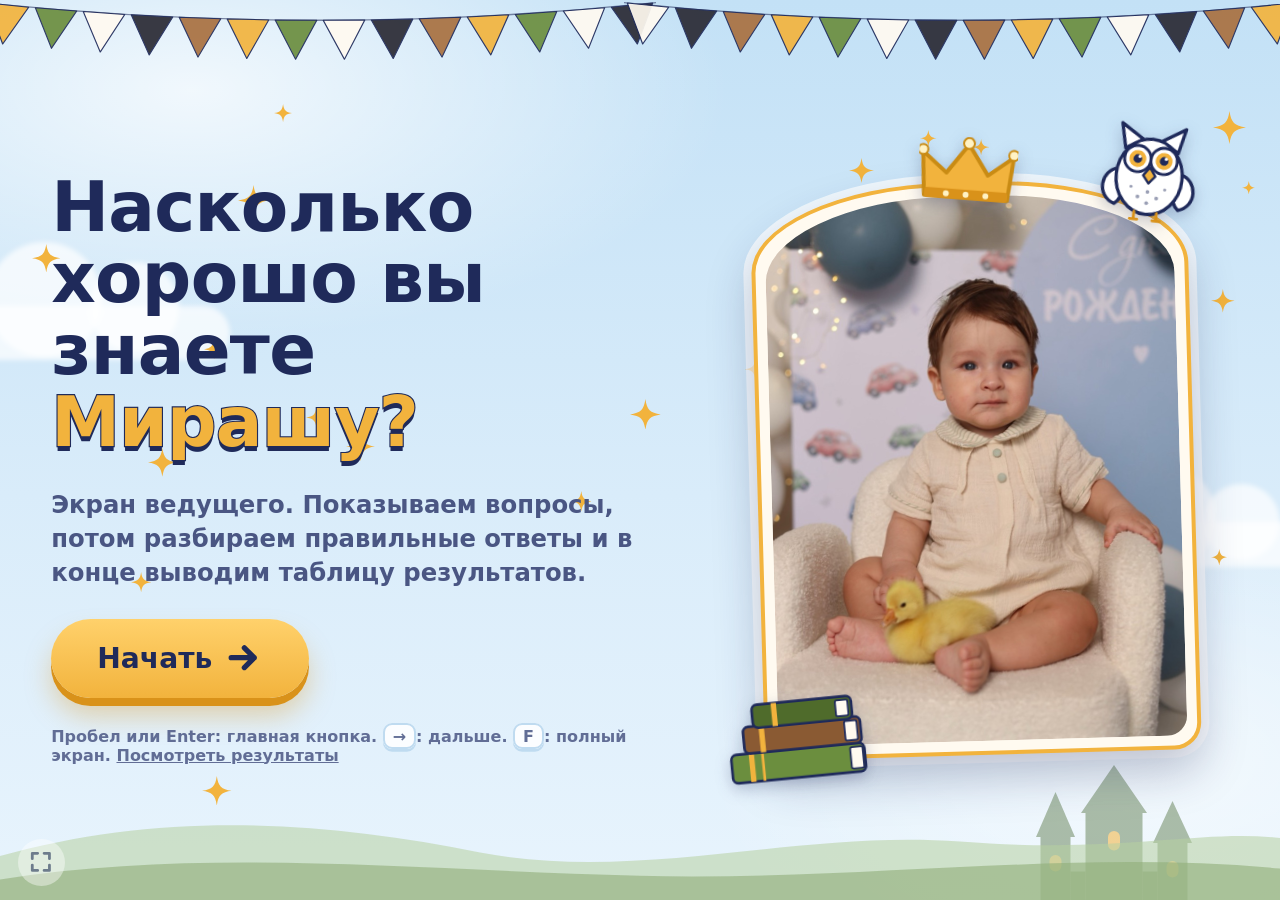
==== admin.html @ 745ec083 "Live quiz: players page and host page Co-Authored-By: Claude Sonnet 5.5 <noreply@anthropic.com>" ====
<!DOCTYPE html>
<html lang="ru">
<head>
<meta charset="utf-8">
<meta name="viewport" content="width=device-width, initial-scale=1">
<title>Ведущий: викторина про Мирашу</title>
<meta name="robots" content="noindex">
<link rel="stylesheet" href="style.css">
</head>
<body>

<!-- СТАРТ -->
<section class="screen active" id="aStart" aria-label="Начало">
  <div class="hero">
    <div class="copy">
      <h1>Насколько хорошо вы знаете <span class="gold">Мирашу?</span></h1>
      <p class="lead">Экран ведущего. Показываем вопросы, потом разбираем правильные ответы и в конце выводим таблицу результатов.</p>
      <button class="btn" id="btnBegin" type="button">Начать
        <svg viewBox="0 0 24 24" fill="none" stroke="currentColor" stroke-width="3.2" stroke-linecap="round" stroke-linejoin="round"><path d="M5 12h14M13 6l6 6-6 6"/></svg>
      </button>
      <p class="hint">Пробел или Enter: главная кнопка. <kbd>→</kbd>: дальше. <kbd>F</kbd>: полный экран. <button type="button" id="btnPeek" style="text-decoration:underline;font:inherit;color:inherit">Посмотреть результаты</button></p>
    </div>
    <div class="photo-wrap">
      <div class="frame arch"><div class="ph"><img src="assets/start.jpg" alt="Мираша сидит в кресле с утёнком"></div>
        <div class="sticker st-crown"><svg><use href="#crown"/></svg></div>
        <div class="sticker st-owl"><svg><use href="#owl"/></svg></div>
        <div class="sticker st-books"><svg><use href="#books"/></svg></div>
      </div>
    </div>
  </div>
</section>

<!-- ВОПРОС / РАЗБОР -->
<section class="screen" id="aStage" aria-live="polite">
  <div class="topbar">
    <div class="qnum" id="qnum">Вопрос 1 из 12</div>
    <div class="progress" role="progressbar" aria-valuemin="0" id="progress"><i id="progressFill"></i></div>
  </div>
  <div class="stage">
    <div class="photo-wrap" id="photoWrap"></div>
    <div class="panel">
      <div class="qcard"><h2 id="qtext"></h2></div>
      <div class="askbar" id="askbar"><button class="btn" id="btnMain" type="button">Варианты</button></div>
      <div class="timer" id="timer" hidden>
        <div class="t-track"><i id="tFill"></i></div><b id="tNum">30</b>
        <button class="btn ghost" id="btnSkip" type="button" style="font-size:min(1.3vw,2.4vh);padding:1.4vh 1.5vw">Дальше</button>
      </div>
      <div class="opts static" id="opts"></div>
      <div class="note-box" id="noteBox" hidden>
        <div class="owl"><svg viewBox="0 0 120 124"><use href="#owl"/></svg></div>
        <div><div class="n1" id="n1"></div><div class="n2" id="n2"></div></div>
      </div>
      <div class="askbar" id="afterBar" hidden><button class="btn" id="btnAfter" type="button">Дальше</button></div>
    </div>
  </div>
</section>

<!-- ПЕРЕХОД К ОТВЕТАМ -->
<section class="screen" id="aIntro" aria-label="Правильные ответы">
  <div class="center-card">
    <div class="owl-big"><svg viewBox="0 0 120 124"><use href="#owl"/></svg></div>
    <h1>А теперь, <span class="gold">правильные ответы</span></h1>
    <button class="btn" id="btnIntro" type="button">Показать
      <svg viewBox="0 0 24 24" fill="none" stroke="currentColor" stroke-width="3.2" stroke-linecap="round" stroke-linejoin="round"><path d="M5 12h14M13 6l6 6-6 6"/></svg>
    </button>
  </div>
</section>

<!-- РЕЗУЛЬТАТЫ -->
<section class="screen" id="aRes" aria-label="Результаты">
  <div class="res-wrap">
    <h1>Результаты:</h1>
    <div class="res-sub"><span id="resCount"></span><button class="btn ghost" id="btnRefresh" type="button" style="font-size:min(1.2vw,2.2vh);padding:1.1vh 1.4vw">Обновить</button><button class="btn ghost" id="btnHome" type="button" style="font-size:min(1.2vw,2.2vh);padding:1.1vh 1.4vw">В начало</button></div>
    <div class="res" id="resTables"></div>
  </div>
</section>

<script src="data.js"></script>
<script src="shell.js"></script>
<script>
(function () {
  var TOTAL = QUESTIONS.length, LIMIT = CONFIG.limitSeconds, KEY = "miranQuizLive:admin:v1", CACHE = "miranQuizLive:results:v1:" + CONFIG.topic;
  var LETTERS = ["А", "Б", "В", "Г", "Д", "Е"];
  var phase = "start", idx = 0, deadline = 0, timerId = 0, pollId = 0, revealed = false, opened = false;

  function save() { try { localStorage.setItem(KEY, JSON.stringify({ phase: phase, idx: idx })); } catch (e) {} }
  function showScreen(name) {
    ["aStart", "aStage", "aIntro", "aRes"].forEach(function (s) { $(s).classList.toggle("active", s === name); });
    document.querySelectorAll(".screen.active").forEach(function (el) { el.scrollTop = 0; });
  }
  function stickerFor(i) {
    var k = i % 3;
    var html = '<div class="sticker st-spark" style="left:-3vmin;top:12%"><svg><use href="#sparkle"/></svg></div>' +
               '<div class="sticker st-spark" style="right:-2.5vmin;bottom:18%;width:3.6vmin;height:3.6vmin"><svg><use href="#sparkle"/></svg></div>';
    if (k === 0) html += '<div class="sticker st-crown"><svg><use href="#crown"/></svg></div>';
    if (k === 1) html += '<div class="sticker st-owl"><svg><use href="#owl"/></svg></div>';
    if (k === 2) html += '<div class="sticker st-books"><svg><use href="#books"/></svg></div>';
    return html;
  }

  /* ---------- общий экран вопроса ---------- */
  function renderStage(mode) {
    clearInterval(timerId); revealed = false; opened = false;
    var q = QUESTIONS[idx];
    $("qnum").textContent = (mode === "ask" ? "Вопрос " : "Разбор: вопрос ") + (idx + 1) + " из " + TOTAL;
    $("progress").setAttribute("aria-valuemax", TOTAL);
    $("progressFill").style.width = ((idx + (mode === "ask" ? 0 : 1)) / TOTAL * 100) + "%";
    $("qtext").textContent = q.q;
    $("opts").innerHTML = ""; $("opts").classList.toggle("many", q.options.length > 4);
    $("timer").hidden = true; $("timer").classList.remove("low", "done");
    $("noteBox").hidden = true; $("afterBar").hidden = true;
    $("askbar").hidden = false;
    $("btnMain").textContent = mode === "ask" ? "Варианты" : "Правильный ответ";

    var wrap = $("photoWrap");
    wrap.innerHTML = '<div class="frame swap"><div class="ph"><img alt="Мираша"></div>' + stickerFor(idx) + "</div>";
    var frame = wrap.firstChild, img = frame.querySelector("img");
    var fit = function () { var land = img.naturalWidth > img.naturalHeight; frame.classList.toggle("land", land); frame.classList.toggle("arch", !land); };
    img.addEventListener("load", fit);
    img.src = q.photo;
    if (q.pos) img.style.objectPosition = q.pos;
    if (img.complete) fit();
    showScreen("aStage");
  }

  function buildOptions() {
    var q = QUESTIONS[idx], box = $("opts"); box.innerHTML = "";
    q.options.forEach(function (text, k) {
      var b = document.createElement("div"); b.className = "opt";
      var l = document.createElement("span"); l.className = "letter"; l.textContent = LETTERS[k];
      if (q.colors) l.style.background = q.colors[k];
      var t = document.createElement("span"); t.className = "label"; t.textContent = text;
      var tag = document.createElement("span"); tag.className = "tag";
      b.appendChild(l); b.appendChild(t); b.appendChild(tag);
      box.appendChild(b);
    });
  }

  /* ---------- вопросы: варианты и таймер ---------- */
  function ask(i) { phase = "ask"; idx = i; save(); renderStage("ask"); }

  function showOptions() {
    if (opened) return; opened = true;
    buildOptions();
    $("askbar").hidden = true; $("timer").hidden = false;
    deadline = Date.now() + LIMIT * 1000;
    tick(); clearInterval(timerId); timerId = setInterval(tick, 200);
  }
  function tick() {
    var left = deadline - Date.now();
    $("tNum").textContent = Math.max(0, Math.ceil(left / 1000));
    $("tFill").style.width = Math.max(0, left / (LIMIT * 1000) * 100) + "%";
    $("timer").classList.toggle("low", left <= 10000);
    if (left <= 0) { clearInterval(timerId); $("tNum").textContent = "Время вышло"; $("timer").classList.add("done"); var my = idx; setTimeout(function () { if (phase === "ask" && idx === my) nextAsk(); }, 900); }
  }
  function nextAsk() {
    if (phase !== "ask") return;
    clearInterval(timerId);
    if (idx >= TOTAL - 1) return intro();
    ask(idx + 1);
  }

  /* ---------- переход и разбор ---------- */
  function intro() { phase = "intro"; save(); showScreen("aIntro"); }
  function reveal(i) { phase = "reveal"; idx = i; save(); renderStage("reveal"); }

  function showCorrect() {
    if (revealed) return; revealed = true;
    var q = QUESTIONS[idx], all = q.correct === "all";
    buildOptions();
    document.querySelectorAll("#opts .opt").forEach(function (b, k) {
      var ok = all || k === q.correct, tag = b.querySelector(".tag");
      if (ok) { b.classList.add("correct", "show-tag"); tag.textContent = all ? "верно!" : "верный ответ"; b.querySelector(".letter").style.background = ""; b.querySelector(".letter").textContent = "✓"; }
      else b.classList.add("dim");
    });
    var extra = q.extraOpt ? q.extraOpt[q.correct === "all" ? 0 : q.correct] : (q.extra || "");
    $("n1").textContent = q.note; $("n2").textContent = extra;
    $("noteBox").hidden = false;
    $("askbar").hidden = true;
    $("btnAfter").textContent = idx >= TOTAL - 1 ? "К результатам" : "Дальше";
    $("afterBar").hidden = false;
    var r = $("opts").getBoundingClientRect();
    burst(r.left + r.width / 2, r.top + r.height / 3, 40);
  }
  function nextReveal() {
    if (phase !== "reveal") return;
    if (idx >= TOTAL - 1) return results();
    reveal(idx + 1);
  }

  /* ---------- результаты ---------- */
  function readCache() { try { return JSON.parse(localStorage.getItem(CACHE)) || {}; } catch (e) { return {}; } }
  function writeCache(o) { try { localStorage.setItem(CACHE, JSON.stringify(o)); } catch (e) {} }

  function fetchResults() {
    var url = CONFIG.server + "/" + encodeURIComponent(CONFIG.topic) + "/json?poll=1&since=all";
    return fetch(url, { cache: "no-store" }).then(function (r) { if (!r.ok) throw new Error("http " + r.status); return r.text(); }).then(function (text) {
      var map = readCache();
      text.split("\n").forEach(function (line) {
        line = line.trim(); if (!line) return;
        var ev; try { ev = JSON.parse(line); } catch (e) { return; }
        if (ev.event !== "message") return;
        var p; try { p = JSON.parse(ev.message); } catch (e) { return; }
        if (!p || p.v !== 1 || !p.id || typeof p.name !== "string" || typeof p.score !== "number") return;
        var prev = map[p.id];
        if (!prev || (p.ts || 0) >= (prev.ts || 0)) map[p.id] = { id: p.id, name: p.name.slice(0, 30), score: p.score, total: p.total, ts: p.ts || 0 };
      });
      writeCache(map);
      return true;
    }).catch(function () { return false; });
  }

  function renderResults(online) {
    var rows = Object.keys(readCache()).map(function (k) { return readCache()[k]; });
    rows.sort(function (a, b) { return b.score - a.score || a.ts - b.ts; });
    var rank = 0, last = null;
    rows.forEach(function (r, i) { if (r.score !== last) { rank = i + 1; last = r.score; } r.place = rank; });
    $("resCount").textContent = "Игроков: " + rows.length + (online === false ? " · нет связи, показываем сохранённое" : " · обновляется само");
    var box = $("resTables"); box.innerHTML = "";
    if (!rows.length) { box.innerHTML = '<div class="empty-res">Пока никто не закончил игру</div>'; return; }
    var PER = 10;
    for (var s = 0; s < rows.length; s += PER) {
      var t = document.createElement("table"); t.className = "rtable";
      var head = document.createElement("thead"); head.innerHTML = "<tr><th>Место</th><th>Имя</th><th>Баллы</th></tr>"; t.appendChild(head);
      var tb = document.createElement("tbody");
      rows.slice(s, s + PER).forEach(function (r) {
        var tr = document.createElement("tr"); if (r.place <= 3) tr.className = "p" + r.place;
        var a = document.createElement("td"); a.textContent = r.place;
        var b = document.createElement("td"); b.className = "nm"; b.textContent = r.name;
        var c = document.createElement("td"); c.textContent = r.score + " / " + (r.total || TOTAL);
        tr.appendChild(a); tr.appendChild(b); tr.appendChild(c); tb.appendChild(tr);
      });
      t.appendChild(tb); box.appendChild(t);
    }
  }

  var firstResults = true;
  function results() {
    phase = "results"; save(); showScreen("aRes"); renderResults();
    refresh();
    clearInterval(pollId); pollId = setInterval(refresh, 8000);
    if (firstResults) { firstResults = false; rain(100); }
  }
  function refresh() { fetchResults().then(function (ok) { if (phase === "results") renderResults(ok); }); }

  function home() { clearInterval(pollId); clearInterval(timerId); phase = "start"; idx = 0; save(); showScreen("aStart"); }

  /* ---------- кнопки и клавиши ---------- */
  $("btnBegin").addEventListener("click", function () { ask(0); });
  $("btnPeek").addEventListener("click", results);
  $("btnMain").addEventListener("click", function () { if (phase === "ask") showOptions(); else showCorrect(); });
  $("btnSkip").addEventListener("click", nextAsk);
  $("btnAfter").addEventListener("click", nextReveal);
  $("btnIntro").addEventListener("click", function () { reveal(0); });
  $("btnRefresh").addEventListener("click", refresh);
  $("btnHome").addEventListener("click", home);

  document.addEventListener("keydown", function (e) {
    if (e.metaKey || e.ctrlKey || e.altKey) return;
    var k = e.key;
    if (k === "f" || k === "F" || k === "а" || k === "А") { e.preventDefault(); return toggleFs(); }
    var go = k === "Enter" || k === " " || k === "ArrowRight";
    if (!go) return;
    e.preventDefault();
    if (phase === "start") ask(0);
    else if (phase === "ask") { if (!opened) showOptions(); else if (k === "ArrowRight") nextAsk(); }
    else if (phase === "intro") reveal(0);
    else if (phase === "reveal") { if (!revealed) showCorrect(); else nextReveal(); }
  });

  /* ---------- восстановление после перезагрузки ---------- */
  fetchResults();
  var saved = null; try { saved = JSON.parse(localStorage.getItem(KEY)); } catch (e) {}
  if (saved && saved.phase === "ask") ask(Math.min(saved.idx || 0, TOTAL - 1));
  else if (saved && saved.phase === "intro") intro();
  else if (saved && saved.phase === "reveal") reveal(Math.min(saved.idx || 0, TOTAL - 1));
  else if (saved && saved.phase === "results") results();
})();
</script>
</body>
</html>
---- style.css ----
:root{
  --sky:#cfe7f8; --sky-2:#e8f4fd; --ink:#1f2a5a; --ink-soft:#4a5683;
  --gold:#f2b33d; --gold-d:#d9921a; --gold-l:#ffe2a0;
  --olive:#6b8e3e; --olive-d:#4f6b2b; --olive-l:#e3f0cf;
  --cream:#fffaf0; --brown:#8a5a33; --coral:#e2634c; --coral-l:#fde4dd;
  --font:"Arial Rounded MT Bold","Nunito","Varela Round","Trebuchet MS","Segoe UI",system-ui,sans-serif;
  --hand:"Marker Felt","Segoe Print","Bradley Hand","Comic Sans MS",cursive;
}
*{box-sizing:border-box;margin:0;padding:0}
html,body{height:100%}
body{
  font-family:var(--font); color:var(--ink); overflow:hidden; user-select:none; -webkit-user-select:none;
  background:
    radial-gradient(60vw 40vh at 15% 10%, rgba(255,255,255,.75), transparent 70%),
    radial-gradient(50vw 40vh at 90% 85%, rgba(255,255,255,.55), transparent 70%),
    linear-gradient(180deg,#c3e1f6 0%, #d9ecfa 55%, #e8f4fd 100%);
}
button{font-family:inherit;color:inherit;cursor:pointer;border:0;background:none}
svg{display:block}

/* ---------- фон ---------- */
.bg{position:fixed;inset:0;pointer-events:none;z-index:0;overflow:hidden}
.bg .cloud{position:absolute;background:rgba(255,255,255,.7);border-radius:99px;filter:blur(.3vmin)}
.bg .cloud::before,.bg .cloud::after{content:"";position:absolute;background:inherit;border-radius:50%}
.bg .c1{width:22vw;height:6vh;left:-4vw;top:34vh;animation:drift 38s ease-in-out infinite alternate}
.bg .c1::before{width:9vw;height:9vw;left:3vw;top:-5vw}
.bg .c1::after{width:7vw;height:7vw;left:11vw;top:-3.4vw}
.bg .c2{width:18vw;height:5vh;right:-3vw;top:58vh;animation:drift 46s ease-in-out infinite alternate-reverse}
.bg .c2::before{width:8vw;height:8vw;left:2vw;top:-4.4vw}
.bg .c2::after{width:6vw;height:6vw;left:9vw;top:-3vw}
@keyframes drift{from{transform:translateX(0)}to{transform:translateX(5vw)}}
.bg .castle{position:absolute;right:-2vw;bottom:-1vh;width:30vw;opacity:.55}
.bg .hills{position:absolute;left:0;right:0;bottom:-1px;height:12vh;width:100%}
.bg .spark{position:absolute;color:var(--gold);animation:twinkle 3.4s ease-in-out infinite}
@keyframes twinkle{0%,100%{opacity:.25;transform:scale(.7) rotate(0)}50%{opacity:1;transform:scale(1.1) rotate(20deg)}}
#bunting{position:fixed;left:0;top:0;width:100%;height:9vh;z-index:1;pointer-events:none}

/* ---------- экраны ---------- */
.screen{position:fixed;inset:0;z-index:2;display:none;padding:8vh 4vw 4vh;overflow-y:auto;overflow-x:hidden}
.screen.active{display:flex;flex-direction:column;animation:screenIn .6s cubic-bezier(.2,.8,.2,1)}
@keyframes screenIn{from{opacity:0;transform:translateY(2vh)}to{opacity:1;transform:none}}

/* ---------- фото-рамка ---------- */
.photo-wrap{position:relative;display:flex;justify-content:center;align-items:center;min-height:0}
.frame{
  position:relative;padding:1.1vmin;background:var(--cream);
  border:.5vmin solid var(--gold);border-radius:3vmin;
  box-shadow:0 2.4vh 5vh rgba(31,42,90,.28), 0 0 0 .9vmin rgba(255,255,255,.7);
  transform:rotate(-1.6deg);
}
.frame.arch{border-radius:45% 45% 3vmin 3vmin / 15% 15% 3vmin 3vmin}
.frame .ph{overflow:hidden;border-radius:inherit;border-radius:2.2vmin}
.frame.arch .ph{border-radius:45% 45% 2.2vmin 2.2vmin / 15% 15% 2.2vmin 2.2vmin}
.frame img{display:block;width:auto;height:auto;max-width:32vw;max-height:66vh}
.frame.land img{max-width:34vw;max-height:56vh}
.frame.swap{animation:photoIn .7s cubic-bezier(.2,.9,.3,1.2)}
@keyframes photoIn{from{opacity:0;transform:rotate(-6deg) scale(.88)}to{opacity:1;transform:rotate(-1.6deg) scale(1)}}
.sticker{position:absolute;pointer-events:none;filter:drop-shadow(0 .6vh .8vh rgba(31,42,90,.25))}
.sticker svg{width:100%;height:100%}
.st-crown{width:11vmin;height:8vmin;top:-5.5vmin;left:50%;margin-left:-5.5vmin;transform:rotate(6deg)}
.st-owl{width:13vmin;height:13vmin;top:-8vmin;right:-3vmin;transform:rotate(8deg);animation:bob 3.2s ease-in-out infinite}
.st-books{width:17vmin;height:9.5vmin;bottom:-3vmin;left:-5vmin;transform:rotate(-4deg)}
.st-spark{width:5vmin;height:5vmin;color:var(--gold)}
@keyframes bob{0%,100%{transform:translateY(0) rotate(8deg)}50%{transform:translateY(-1.2vmin) rotate(4deg)}}

/* ---------- кнопки ---------- */
.btn{
  display:inline-flex;align-items:center;gap:1.2vmin;
  padding:2.2vh 3.6vw;border-radius:99px;font-size:min(2.2vw,3.8vh);font-weight:800;color:var(--ink);
  background:linear-gradient(180deg,#ffd16b,var(--gold));
  box-shadow:0 .9vh 0 var(--gold-d), 0 2vh 3vh rgba(217,146,26,.35);
  transition:transform .15s, box-shadow .15s;
}
.btn:hover{transform:translateY(-.5vh)}
.btn:active{transform:translateY(.7vh);box-shadow:0 .2vh 0 var(--gold-d)}
.btn:focus-visible,.opt:focus-visible,.fs:focus-visible{outline:.6vmin solid var(--ink);outline-offset:.5vmin}
.btn svg{width:1.4em;height:1.4em}

/* ---------- старт и финал ---------- */
.hero{display:grid;grid-template-columns:minmax(0,1.25fr) minmax(0,1fr);gap:3vw;align-items:center;width:100%;max-width:1500px;margin:auto}
.hero .copy{display:flex;flex-direction:column;align-items:flex-start;gap:3.2vh}
.hero h1{font-size:min(5.4vw,9.2vh);line-height:1.04;font-weight:900;letter-spacing:-.01em}
.gold{color:var(--gold);text-shadow:0 .55vmin 0 var(--ink),0 -.0vmin 0 var(--ink);-webkit-text-stroke:.25vmin var(--ink);paint-order:stroke fill}
.hero .lead{font-size:min(1.9vw,3.2vh);line-height:1.4;color:var(--ink-soft);max-width:34em;font-weight:700}
.hint{font-size:min(1.25vw,2.1vh);color:var(--ink-soft);font-weight:700;opacity:.85}
.hint kbd{font-family:inherit;background:#fff;border:.25vmin solid #b9d7ee;border-radius:1vmin;padding:.1em .5em;box-shadow:0 .3vmin 0 #b9d7ee}
.hero .photo-wrap .frame{margin:1vh 0}
.pol{position:absolute;padding:.8vmin .8vmin 2.4vmin;background:#fff;box-shadow:0 1.4vh 3vh rgba(31,42,90,.28);border-radius:.8vmin}
.pol img{display:block;width:15vmin;height:15vmin;object-fit:cover;border-radius:.4vmin}
.pol.a{left:-9vmin;bottom:5vh;transform:rotate(-9deg)}
.pol.b{right:-7vmin;bottom:-1vh;transform:rotate(7deg)}
.pol.b img{height:18vmin}
.pol.a img{height:19vmin}

#final .score-badge{
  display:flex;align-items:center;gap:2.4vw;
}
.badge{
  width:min(17vw,28vh);height:min(17vw,28vh);border-radius:50%;flex:none;
  background:radial-gradient(circle at 35% 30%,#fff2c4,var(--gold) 60%,var(--gold-d));
  border:.8vmin solid #fff;box-shadow:0 0 0 .6vmin var(--gold),0 2vh 4vh rgba(217,146,26,.4);
  display:flex;flex-direction:column;align-items:center;justify-content:center;transform:rotate(-5deg);
  animation:pop .8s cubic-bezier(.2,1.4,.4,1) .3s both;
}
.badge b{font-size:min(7vw,12vh);line-height:1;font-weight:900;color:var(--ink)}
.badge span{font-size:min(1.9vw,3.2vh);font-weight:800;color:var(--ink)}
@keyframes pop{from{transform:scale(0) rotate(-30deg)}to{transform:scale(1) rotate(-5deg)}}
.score-text{display:flex;flex-direction:column;gap:1.2vh}
.score-text .big{font-size:min(2.6vw,4.6vh);font-weight:900;line-height:1.15}
.score-text .msg{font-size:min(1.8vw,3.1vh);font-weight:700;color:var(--ink-soft);line-height:1.35}
.wish{font-family:var(--hand);font-size:min(3.4vw,6vh);color:var(--olive-d);line-height:1.1;transform:rotate(-1.5deg)}

/* ---------- викторина ---------- */
#quiz{padding-top:7vh}
.topbar{display:flex;align-items:center;gap:2vw;max-width:1500px;width:100%;margin:0 auto 2vh}
.qnum{
  flex:none;padding:1vh 2vw;background:#fff;border-radius:99px;font-weight:900;font-size:min(1.8vw,3vh);
  box-shadow:0 .6vh 0 #b9d7ee;
}
.progress{flex:1;height:2.2vh;border-radius:99px;background:rgba(255,255,255,.85);box-shadow:inset 0 .3vh .6vh rgba(31,42,90,.15);position:relative}
.progress i{position:absolute;left:0;top:0;bottom:0;border-radius:99px;background:linear-gradient(90deg,var(--olive),#8fb85a 45%,var(--gold));transition:width .7s cubic-bezier(.3,1,.4,1)}
.progress i::after{content:"";position:absolute;right:-1.6vh;top:50%;width:3.4vh;height:3.4vh;margin-top:-1.7vh;
  background:var(--gold);-webkit-mask:url("data:image/svg+xml,%3Csvg xmlns='http://www.w3.org/2000/svg' viewBox='-10 -10 20 20'%3E%3Cpath d='M0 -10C1 -3 3 -1 10 0C3 1 1 3 0 10C-1 3 -3 1 -10 0C-3 -1 -1 -3 0 -10Z'/%3E%3C/svg%3E") center/contain no-repeat;
  mask:url("data:image/svg+xml,%3Csvg xmlns='http://www.w3.org/2000/svg' viewBox='-10 -10 20 20'%3E%3Cpath d='M0 -10C1 -3 3 -1 10 0C3 1 1 3 0 10C-1 3 -3 1 -10 0C-3 -1 -1 -3 0 -10Z'/%3E%3C/svg%3E") center/contain no-repeat}
.stage{
  display:grid;grid-template-columns:minmax(0,1fr) minmax(0,1.3fr);gap:3.4vw;align-items:center;
  width:100%;max-width:1500px;margin:0 auto;flex:1;min-height:0;
}
.panel{display:flex;flex-direction:column;gap:2.2vh;min-width:0}
.qcard{
  position:relative;background:#fff;border-radius:4vmin;padding:3.2vh 2.6vw;
  box-shadow:0 0 0 .9vmin rgba(255,255,255,.55),0 2vh 5vh rgba(31,42,90,.14);
}
.qcard::after{content:"";position:absolute;inset:.9vmin;border:.3vmin dashed #b9d7ee;border-radius:3.2vmin;pointer-events:none}
.qcard h2{font-size:min(2.9vw,5vh);line-height:1.18;font-weight:900;position:relative}
.opts{display:grid;grid-template-columns:1fr 1fr;gap:1.8vh 1.6vw}
.opt{
  position:relative;display:flex;align-items:center;gap:1.2vw;text-align:left;
  min-height:11vh;padding:1.4vh 1.4vw;border-radius:99px 99px 99px 99px;border-radius:5.5vh;
  background:#fff;border:.45vmin solid #cfe3f3;font-size:min(2.1vw,3.7vh);font-weight:800;line-height:1.15;
  box-shadow:0 .8vh 0 #b9d7ee;transition:transform .15s,box-shadow .15s,background .25s,border-color .25s,opacity .3s;
}
.opts.many{gap:1.1vh 1.6vw}
.opts.many .opt{min-height:7.6vh;padding:.8vh 1.2vw;font-size:min(1.9vw,3.3vh)}
.opts.many .letter{width:5.2vh;height:5.2vh}
.opt:hover:not(:disabled){transform:translateY(-.5vh);border-color:var(--gold)}
.opt:active:not(:disabled){transform:translateY(.6vh);box-shadow:0 .2vh 0 #b9d7ee}
.opt:disabled{cursor:default}
.letter{
  flex:none;width:6.4vh;height:6.4vh;border-radius:50%;display:flex;align-items:center;justify-content:center;
  font-size:min(1.9vw,3.2vh);font-weight:900;color:#fff;background:var(--gold);
  box-shadow:inset 0 -.5vh 0 rgba(0,0,0,.14);transition:background .25s;
}
.opt:nth-child(2) .letter{background:var(--olive)}
.opt:nth-child(3) .letter{background:var(--brown)}
.opt:nth-child(4) .letter{background:var(--ink)}
.opt .tag{
  position:absolute;right:2vw;top:0;transform:translateY(-55%);font-size:min(1.05vw,1.9vh);font-weight:800;
  padding:.5vh 1vw;border-radius:99px;background:#fff;box-shadow:0 .3vh .8vh rgba(31,42,90,.2);opacity:0;transition:opacity .3s .15s;white-space:nowrap;
}
.opt.show-tag .tag{opacity:1}
.opt.chosen{border-color:var(--ink)}
.opt.correct{background:var(--olive-l);border-color:var(--olive);box-shadow:0 .8vh 0 var(--olive-d)}
.opt.correct .letter{background:var(--olive)}
.opt.correct .tag{color:var(--olive-d)}
.opt.wrong{background:var(--coral-l);border-color:var(--coral);box-shadow:0 .8vh 0 #b9452f;animation:shake .5s}
.opt.wrong .letter{background:var(--coral)}
.opt.also{background:#fff4d6;border-color:var(--gold);box-shadow:0 .8vh 0 var(--gold-d)}
.opt.also .tag{color:var(--gold-d)}
.opt.reveal{animation:revealPulse .9s ease .25s 2}
.opt.dim{opacity:.5}
@keyframes shake{0%,100%{transform:translateX(0)}20%{transform:translateX(-1vw)}40%{transform:translateX(.9vw)}60%{transform:translateX(-.6vw)}80%{transform:translateX(.4vw)}}
@keyframes revealPulse{0%,100%{transform:scale(1)}50%{transform:scale(1.035)}}

.feedback{
  display:flex;align-items:center;gap:1.2vw;min-height:15vh;padding:1.6vh 1.4vw;border-radius:4vmin;
  background:rgba(255,255,255,.78);border:.35vmin dashed #b9d7ee;
  opacity:0;transform:translateY(1.5vh);pointer-events:none;transition:opacity .35s,transform .35s;
}
.feedback.on{opacity:1;transform:none;pointer-events:auto}
.feedback .owl{flex:none;width:9vh;height:9vh}
.feedback .owl svg{width:100%;height:100%}
.feedback.good .owl{animation:hop .7s ease}
.feedback.bad .owl{transform:rotate(-8deg)}
@keyframes hop{0%,100%{transform:translateY(0)}40%{transform:translateY(-2vh) rotate(6deg)}}
.fb-text{flex:1;min-width:0}
.fb-head{font-size:min(2.2vw,4vh);font-weight:900;line-height:1.1}
.feedback.good .fb-head{color:var(--olive-d)}
.feedback.bad .fb-head{color:var(--coral)}
.fb-react{font-size:min(1.6vw,2.8vh);font-weight:800;margin-top:.6vh}
.fb-extra{font-size:min(1.45vw,2.5vh);font-weight:800;color:var(--ink);margin-top:.6vh;line-height:1.25}
.fb-extra:empty{display:none}
.fb-note{font-size:min(1.4vw,2.4vh);font-weight:700;color:var(--ink-soft);margin-top:.5vh;line-height:1.3}
.feedback .btn{flex:none;padding:1.5vh 1.5vw;font-size:min(1.3vw,2.4vh);box-shadow:0 .7vh 0 var(--gold-d)}

.fs{position:fixed;left:1.4vw;bottom:1.6vh;z-index:30;width:5.2vh;height:5.2vh;border-radius:50%;background:rgba(255,255,255,.75);color:var(--ink);display:flex;align-items:center;justify-content:center;opacity:.55;transition:opacity .2s}
.fs:hover{opacity:1}
.fs svg{width:55%;height:55%}
#fx{position:fixed;inset:0;z-index:40;pointer-events:none}

/* ---------- узкие экраны ---------- */
@media (max-aspect-ratio:1/1),(max-width:820px){
  .screen{padding:8vh 5vw 4vh}
  .hero,.stage{grid-template-columns:1fr;gap:3vh}
  .hero .photo-wrap{order:-1}
  .frame img{max-width:60vw;max-height:30vh}
  .frame.land img{max-width:70vw;max-height:28vh}
  .hero h1{font-size:min(9vw,6vh)}
  .hero .lead{font-size:min(4vw,2.6vh)}
  .btn{font-size:min(5vw,3vh);padding:1.8vh 7vw}
  .hint{display:none}
  .pol{display:none}
  .qnum{font-size:min(4vw,2.4vh);padding:.8vh 4vw}
  .qcard h2{font-size:min(6vw,3.4vh)}
  .opts{grid-template-columns:1fr}
  .opt{min-height:8vh;font-size:min(4.6vw,2.8vh);gap:3vw;padding:1vh 3vw}
  .letter{width:5vh;height:5vh;font-size:min(4vw,2.4vh)}
  .opt .tag{font-size:min(2.6vw,1.6vh);right:3vw;padding:.3vh 2vw}
  .fb-extra{font-size:min(3.8vw,2.2vh)}
  .fb-head{font-size:min(5.6vw,3.2vh)}.fb-react{font-size:min(3.8vw,2.3vh)}.fb-note{font-size:min(3.4vw,2vh)}
  .feedback{flex-wrap:wrap;gap:2vw}
  .feedback .owl{width:8vh;height:8vh}
  .feedback .btn{width:100%;justify-content:center;font-size:min(4.6vw,2.8vh)}
  #final .score-badge{flex-direction:column;align-items:flex-start}
  .badge{width:28vw;height:28vw}.badge b{font-size:12vw}.badge span{font-size:4vw}
  .score-text .big{font-size:min(6vw,3.4vh)}.score-text .msg{font-size:min(4vw,2.4vh)}
  .wish{font-size:min(7vw,4vh)}
}
@media (prefers-reduced-motion:reduce){*{animation-duration:.01s!important;animation-iteration-count:1!important;transition-duration:.01s!important}}

/* ====================== второй вариант: добавки ====================== */
[hidden]{display:none!important}
.field{width:100%;max-width:24em;padding:2vh 2.4vw;border-radius:99px;border:.45vmin solid #cfe3f3;background:#fff;font:inherit;font-weight:800;
  font-size:min(2.2vw,3.8vh);color:var(--ink);box-shadow:0 .8vh 0 #b9d7ee;outline:none;user-select:text;-webkit-user-select:text}
.field::placeholder{color:#9aa8cc}
.field:focus{border-color:var(--gold)}
.btn:disabled{opacity:.5;cursor:default;transform:none}
.btn.ghost{background:#fff;box-shadow:0 .7vh 0 #b9d7ee}
.askbar{display:flex;align-items:center;gap:1.6vw;flex-wrap:wrap}
.askbar .hint{max-width:20em}
.timer{display:flex;align-items:center;gap:1.4vw}
.t-track{flex:1;height:2.6vh;border-radius:99px;background:rgba(255,255,255,.9);box-shadow:inset 0 .3vh .6vh rgba(31,42,90,.15);overflow:hidden}
.t-track i{display:block;height:100%;width:100%;border-radius:99px;background:linear-gradient(90deg,var(--olive),var(--gold));transition:width .25s linear}
.timer.low .t-track i{background:linear-gradient(90deg,var(--coral),#f08a5d)}
.timer b{min-width:2.6em;text-align:center;font-size:min(3vw,5.4vh);font-weight:900;background:#fff;border-radius:99px;padding:.3vh 1.2vw;box-shadow:0 .6vh 0 #b9d7ee}
.timer.low b{color:var(--coral)}
.timer.done b{font-size:min(2vw,3.6vh)}
.opts.static .opt{pointer-events:none}
.opts .opt.chosen{background:#eaf1ff;border-color:var(--ink)}
.status{font-size:min(1.5vw,2.6vh);font-weight:800;color:var(--ink-soft)}
.status.ok{color:var(--olive-d)}
.status.err{color:var(--coral)}
.note-box{display:flex;align-items:center;gap:1.4vw;padding:1.6vh 1.4vw;border-radius:4vmin;background:rgba(255,255,255,.8);border:.35vmin dashed #b9d7ee;animation:screenIn .5s}
.note-box .owl{flex:none;width:9vh;height:9vh}.note-box .owl svg{width:100%;height:100%}
.note-box .n1{font-size:min(1.6vw,2.8vh);font-weight:800;line-height:1.25}
.note-box .n2{font-size:min(1.45vw,2.5vh);font-weight:800;color:var(--ink-soft);margin-top:.5vh;line-height:1.25}
.center-card{margin:auto;display:flex;flex-direction:column;align-items:center;gap:4vh;text-align:center;max-width:1100px}
.center-card h1{font-size:min(6.4vw,11vh);line-height:1.05;font-weight:900}
.center-card .owl-big{width:min(18vw,26vh);height:min(18vw,26vh);animation:bob 3.2s ease-in-out infinite}
.center-card .owl-big svg{width:100%;height:100%}
.res-wrap{margin:auto;width:100%;max-width:1500px;display:flex;flex-direction:column;align-items:center;gap:2vh}
.res-wrap h1{font-size:min(5.4vw,9vh);font-weight:900;line-height:1}
.res-sub{display:flex;align-items:center;gap:1.6vw;font-size:min(1.4vw,2.4vh);font-weight:800;color:var(--ink-soft)}
.res{display:flex;flex-wrap:wrap;gap:2vw;justify-content:center;align-items:flex-start;width:100%}
.rtable{border-collapse:separate;border-spacing:0 .8vh;flex:1 1 26vw;min-width:min(100%,22em);max-width:44vw}
.rtable th{font-size:min(1.2vw,2.1vh);font-weight:800;color:var(--ink-soft);padding:0 1.4vw;text-align:left}
.rtable th:last-child{text-align:right}
.rtable td{background:#fff;padding:1.1vh 1.4vw;font-weight:800;font-size:min(1.9vw,3.3vh)}
.rtable td:first-child{border-radius:99px 0 0 99px;width:3.6em;text-align:center;color:var(--ink-soft)}
.rtable td:last-child{border-radius:0 99px 99px 0;text-align:right;font-weight:900;width:5em}
.rtable td.nm{word-break:break-word}
.rtable tr.p1 td{background:#fff0bd;color:var(--ink)}
.rtable tr.p2 td{background:#eef2f8}
.rtable tr.p3 td{background:#f6e4d2}
.rtable tr.p1 td:first-child,.rtable tr.p2 td:first-child,.rtable tr.p3 td:first-child{color:var(--ink);font-weight:900}
.empty-res{font-size:min(2vw,3.6vh);font-weight:800;color:var(--ink-soft);padding:6vh 0}
@media (max-aspect-ratio:1/1),(max-width:820px){
  .field{font-size:min(5.4vw,3.2vh);padding:1.8vh 6vw}
  .fs{display:none}
  .timer b{font-size:min(7vw,4vh);padding:.3vh 3vw}
  .t-track{height:2vh}
  .askbar .hint{display:block;font-size:min(3.4vw,2vh)}
  .opts.many .opt{min-height:7vh;padding:.8vh 3vw;font-size:min(4.6vw,2.8vh)}
  .opts.many .letter{width:5vh;height:5vh}
  #quiz.opened .frame img{max-height:16vh;max-width:40vw}
  #quiz.opened .frame.land img{max-height:14vh;max-width:50vw}
  .status{font-size:min(4vw,2.3vh)}
  .rtable td{font-size:min(4.4vw,2.6vh)}
  .res-sub{font-size:min(3.4vw,2vh)}
}
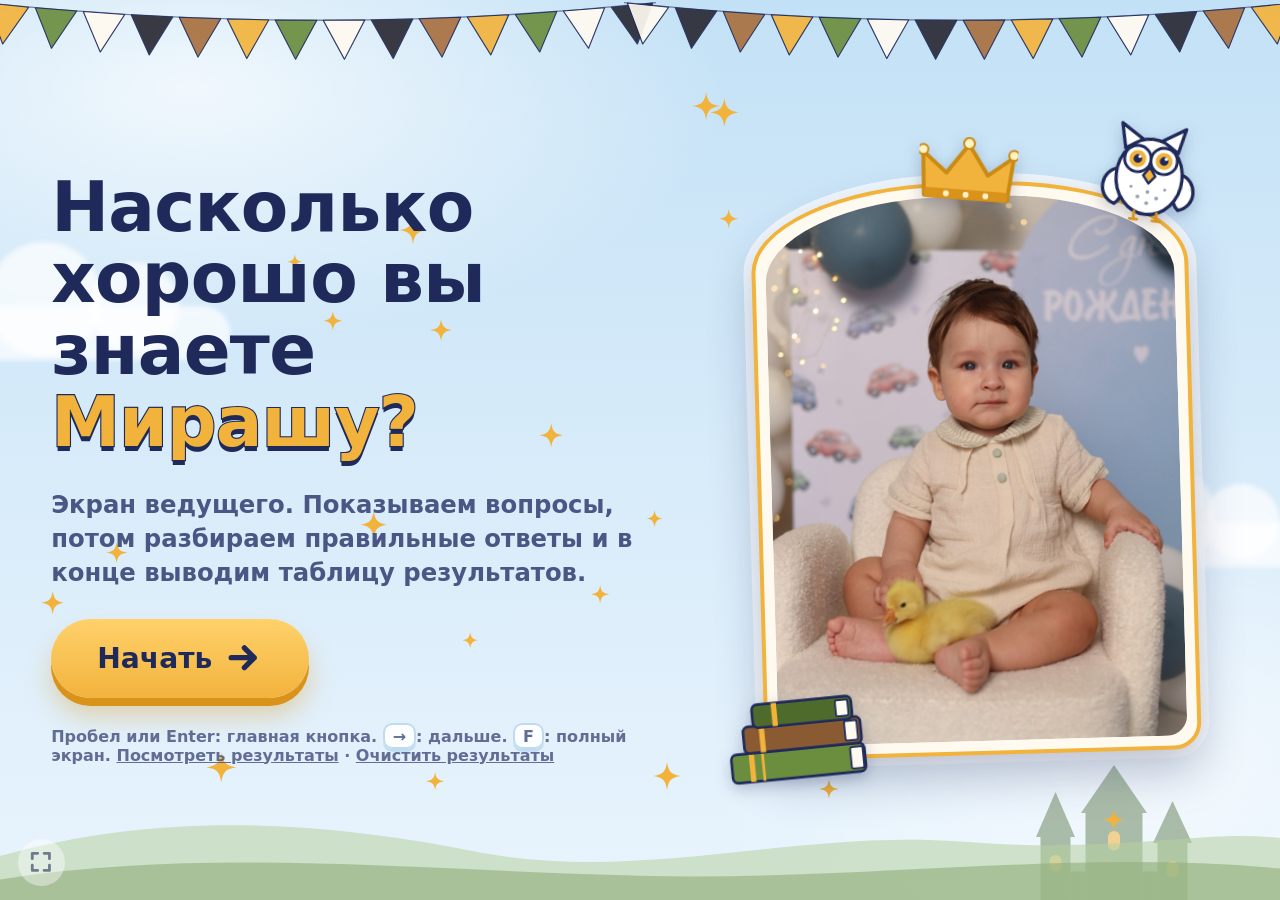
==== commit 2fdc6419: "Admin: separate Results title and table screens; add clear-results (reset marker) Co-Authored-By: Cl" ====
--- a/admin.html
+++ b/admin.html
@@ -18,7 +18,7 @@
       <button class="btn" id="btnBegin" type="button">Начать
         <svg viewBox="0 0 24 24" fill="none" stroke="currentColor" stroke-width="3.2" stroke-linecap="round" stroke-linejoin="round"><path d="M5 12h14M13 6l6 6-6 6"/></svg>
       </button>
-      <p class="hint">Пробел или Enter: главная кнопка. <kbd>→</kbd>: дальше. <kbd>F</kbd>: полный экран. <button type="button" id="btnPeek" style="text-decoration:underline;font:inherit;color:inherit">Посмотреть результаты</button></p>
+      <p class="hint">Пробел или Enter: главная кнопка. <kbd>→</kbd>: дальше. <kbd>F</kbd>: полный экран. <button type="button" id="btnPeek" style="text-decoration:underline;font:inherit;color:inherit">Посмотреть результаты</button> · <button type="button" id="btnClear" style="text-decoration:underline;font:inherit;color:inherit">Очистить результаты</button></p>
     </div>
     <div class="photo-wrap">
       <div class="frame arch"><div class="ph"><img src="assets/start.jpg" alt="Мираша сидит в кресле с утёнком"></div>
@@ -66,10 +66,20 @@
   </div>
 </section>
 
-<!-- РЕЗУЛЬТАТЫ -->
-<section class="screen" id="aRes" aria-label="Результаты">
+<!-- РЕЗУЛЬТАТЫ: ЗАСТАВКА -->
+<section class="screen" id="aResTitle" aria-label="Результаты">
+  <div class="center-card">
+    <div class="owl-big"><svg viewBox="0 0 120 124"><use href="#owl"/></svg></div>
+    <h1><span class="gold">Результаты:</span></h1>
+    <button class="btn" id="btnTable" type="button">Показать таблицу
+      <svg viewBox="0 0 24 24" fill="none" stroke="currentColor" stroke-width="3.2" stroke-linecap="round" stroke-linejoin="round"><path d="M5 12h14M13 6l6 6-6 6"/></svg>
+    </button>
+  </div>
+</section>
+
+<!-- РЕЗУЛЬТАТЫ: ТАБЛИЦА -->
+<section class="screen" id="aRes" aria-label="Таблица результатов">
   <div class="res-wrap">
-    <h1>Результаты:</h1>
     <div class="res-sub"><span id="resCount"></span><button class="btn ghost" id="btnRefresh" type="button" style="font-size:min(1.2vw,2.2vh);padding:1.1vh 1.4vw">Обновить</button><button class="btn ghost" id="btnHome" type="button" style="font-size:min(1.2vw,2.2vh);padding:1.1vh 1.4vw">В начало</button></div>
     <div class="res" id="resTables"></div>
   </div>
@@ -85,7 +95,7 @@
 
   function save() { try { localStorage.setItem(KEY, JSON.stringify({ phase: phase, idx: idx })); } catch (e) {} }
   function showScreen(name) {
-    ["aStart", "aStage", "aIntro", "aRes"].forEach(function (s) { $(s).classList.toggle("active", s === name); });
+    ["aStart", "aStage", "aIntro", "aResTitle", "aRes"].forEach(function (s) { $(s).classList.toggle("active", s === name); });
     document.querySelectorAll(".screen.active").forEach(function (el) { el.scrollTop = 0; });
   }
   function stickerFor(i) {
@@ -184,7 +194,7 @@
   }
   function nextReveal() {
     if (phase !== "reveal") return;
-    if (idx >= TOTAL - 1) return results();
+    if (idx >= TOTAL - 1) return resTitle();
     reveal(idx + 1);
   }
 
@@ -195,13 +205,20 @@
   function fetchResults() {
     var url = CONFIG.server + "/" + encodeURIComponent(CONFIG.topic) + "/json?poll=1&since=all";
     return fetch(url, { cache: "no-store" }).then(function (r) { if (!r.ok) throw new Error("http " + r.status); return r.text(); }).then(function (text) {
-      var map = readCache();
+      var map = readCache(), msgs = [], cut = 0;
       text.split("\n").forEach(function (line) {
         line = line.trim(); if (!line) return;
         var ev; try { ev = JSON.parse(line); } catch (e) { return; }
         if (ev.event !== "message") return;
         var p; try { p = JSON.parse(ev.message); } catch (e) { return; }
-        if (!p || p.v !== 1 || !p.id || typeof p.name !== "string" || typeof p.score !== "number") return;
+        if (!p || p.v !== 1) return;
+        if (p.type === "reset") { cut = Math.max(cut, p.ts || 0); return; }
+        if (!p.id || typeof p.name !== "string" || typeof p.score !== "number") return;
+        msgs.push(p);
+      });
+      Object.keys(map).forEach(function (k) { if ((map[k].ts || 0) <= cut) delete map[k]; });
+      msgs.forEach(function (p) {
+        if ((p.ts || 0) <= cut) return;
         var prev = map[p.id];
         if (!prev || (p.ts || 0) >= (prev.ts || 0)) map[p.id] = { id: p.id, name: p.name.slice(0, 30), score: p.score, total: p.total, ts: p.ts || 0 };
       });
@@ -235,11 +252,23 @@
   }
 
   var firstResults = true;
+  function resTitle() {
+    phase = "resTitle"; save(); showScreen("aResTitle");
+    fetchResults();
+    if (firstResults) { firstResults = false; rain(100); }
+  }
   function results() {
     phase = "results"; save(); showScreen("aRes"); renderResults();
     refresh();
     clearInterval(pollId); pollId = setInterval(refresh, 8000);
-    if (firstResults) { firstResults = false; rain(100); }
+  }
+  function clearResults() {
+    if (!confirm("Очистить все результаты игроков? Это нельзя отменить.")) return;
+    var cut = Date.now();
+    writeCache({});
+    fetch(CONFIG.server + "/" + encodeURIComponent(CONFIG.topic), { method: "POST", body: JSON.stringify({ v: 1, type: "reset", ts: cut }) })
+      .then(function (r) { alert(r.ok ? "Результаты очищены." : "Не удалось очистить на сервере, попробуйте ещё раз."); })
+      .catch(function () { alert("Нет связи: на сервере результаты не очищены, попробуйте ещё раз."); });
   }
   function refresh() { fetchResults().then(function (ok) { if (phase === "results") renderResults(ok); }); }
 
@@ -247,7 +276,9 @@
 
   /* ---------- кнопки и клавиши ---------- */
   $("btnBegin").addEventListener("click", function () { ask(0); });
-  $("btnPeek").addEventListener("click", results);
+  $("btnPeek").addEventListener("click", resTitle);
+  $("btnClear").addEventListener("click", clearResults);
+  $("btnTable").addEventListener("click", results);
   $("btnMain").addEventListener("click", function () { if (phase === "ask") showOptions(); else showCorrect(); });
   $("btnSkip").addEventListener("click", nextAsk);
   $("btnAfter").addEventListener("click", nextReveal);
@@ -265,6 +296,7 @@
     if (phase === "start") ask(0);
     else if (phase === "ask") { if (!opened) showOptions(); else if (k === "ArrowRight") nextAsk(); }
     else if (phase === "intro") reveal(0);
+    else if (phase === "resTitle") results();
     else if (phase === "reveal") { if (!revealed) showCorrect(); else nextReveal(); }
   });
 
@@ -274,6 +306,7 @@
   if (saved && saved.phase === "ask") ask(Math.min(saved.idx || 0, TOTAL - 1));
   else if (saved && saved.phase === "intro") intro();
   else if (saved && saved.phase === "reveal") reveal(Math.min(saved.idx || 0, TOTAL - 1));
+  else if (saved && saved.phase === "resTitle") resTitle();
   else if (saved && saved.phase === "results") results();
 })();
 </script>
